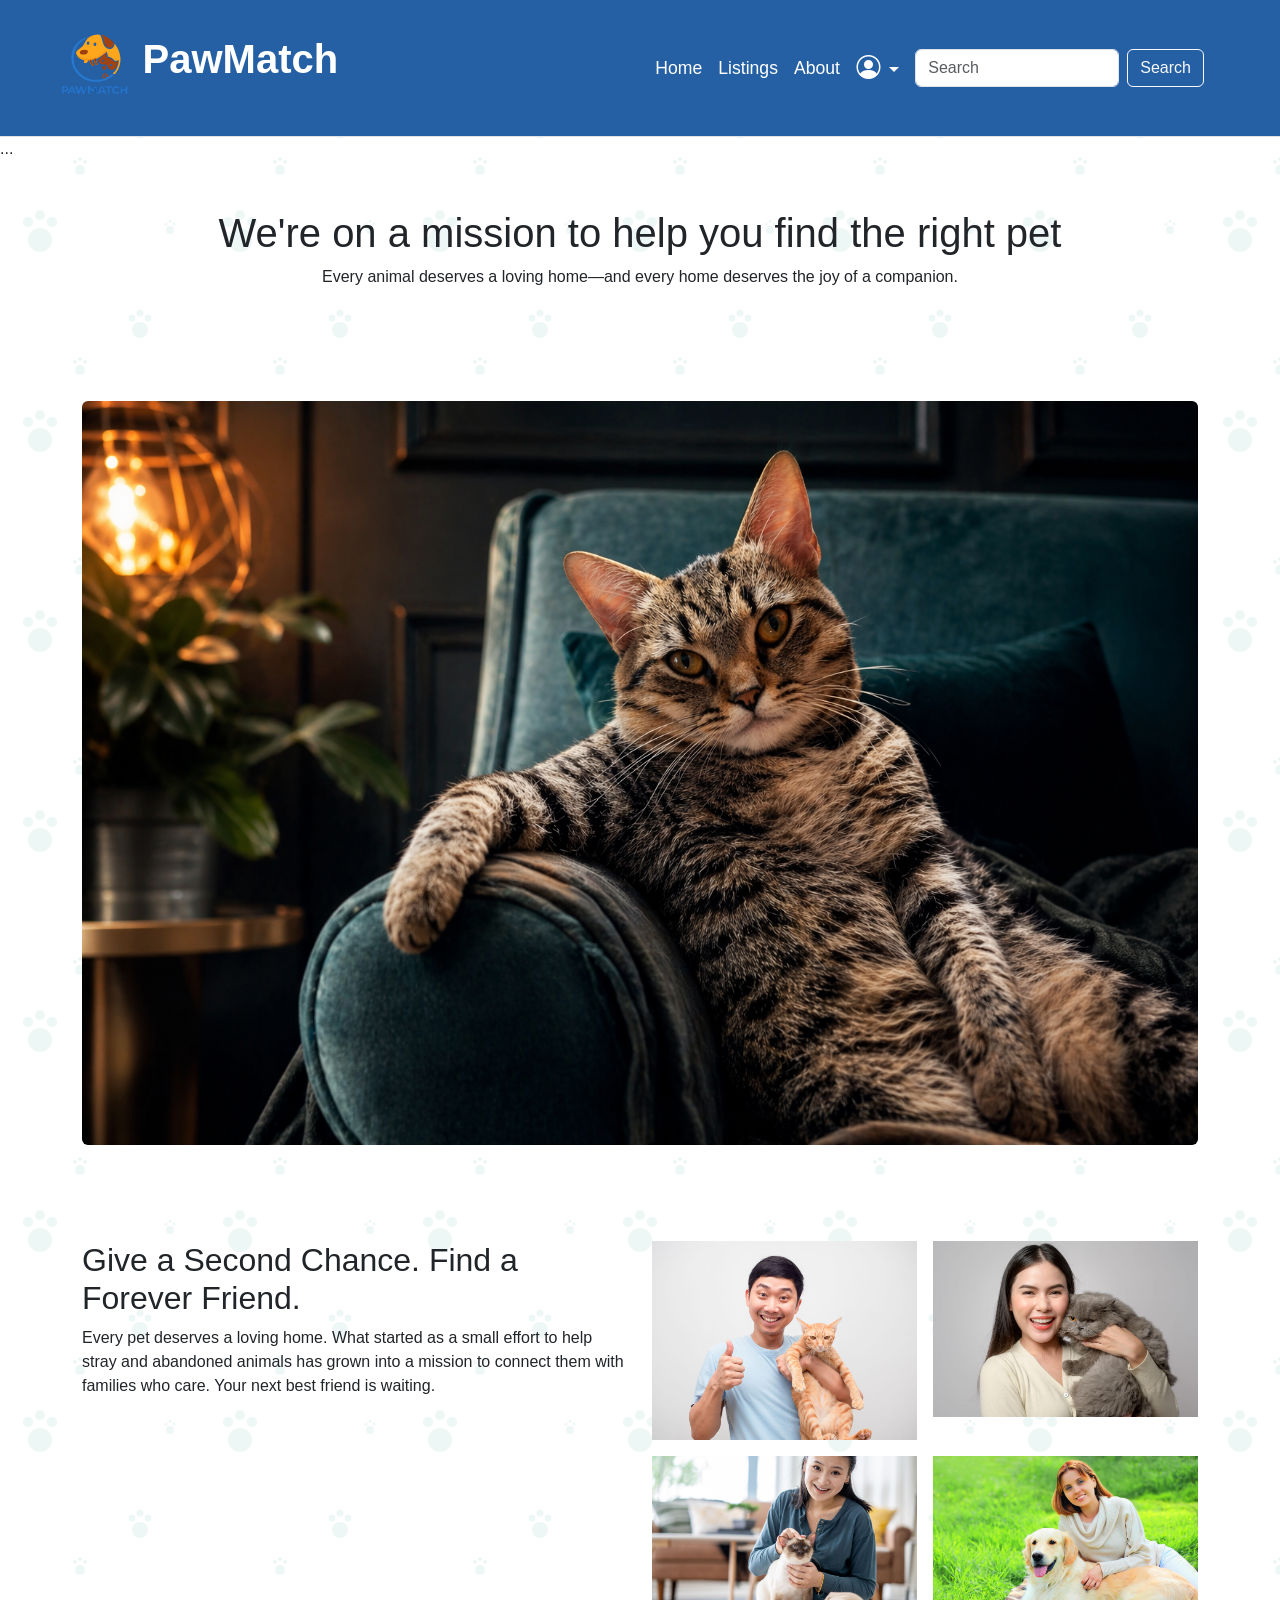
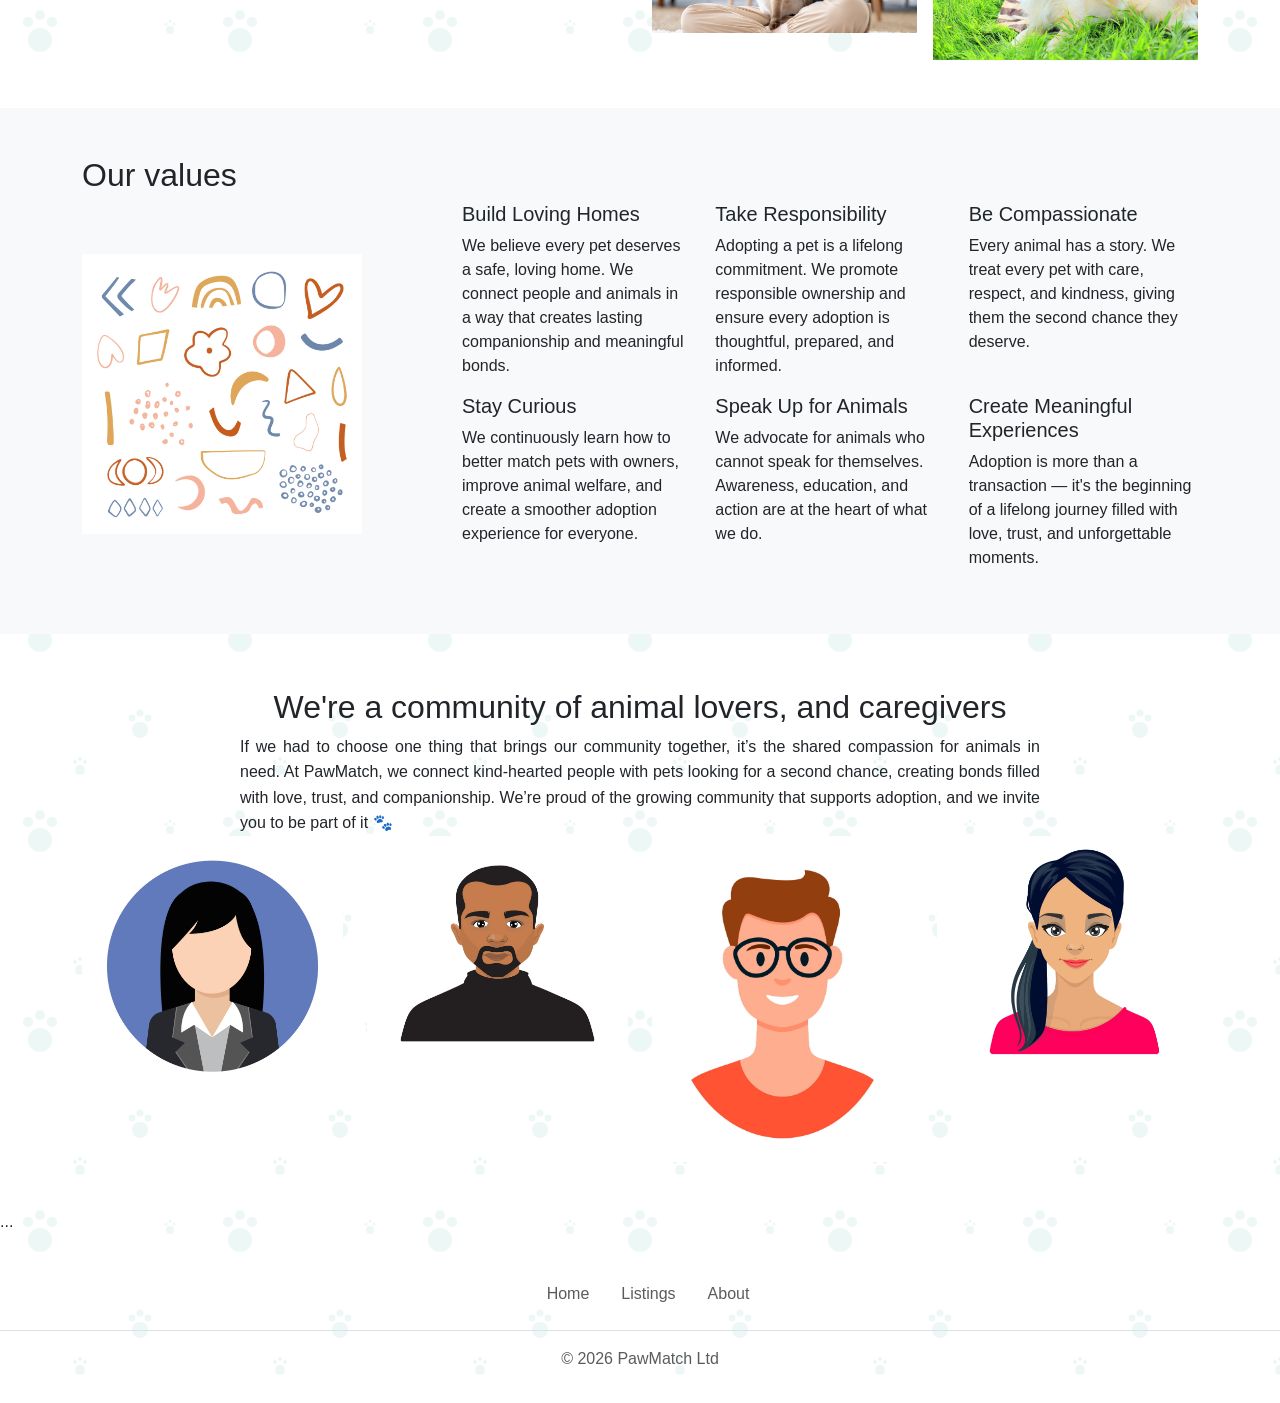
==== about.html @ 1f014c96 "Added about page and adoption form" ====
<!DOCTYPE html>
<html lang="en">

<head>
    <meta charset="UTF-8" />
    <meta name="viewport" content="width=device-width, initial-scale=1.0" />

    <!-- Import Bootstrap 5's utility classes and components via its CDN -->
    <link href="https://cdn.jsdelivr.net/npm/bootstrap@5.3.8/dist/css/bootstrap.min.css" rel="stylesheet"
        integrity="sha384-sRIl4kxILFvY47J16cr9ZwB07vP4J8+LH7qKQnuqkuIAvNWLzeN8tE5YBujZqJLB" crossorigin="anonymous">

    <!-- Import fonts awesome stylesheet -->
    <link rel="preconnect" href="https://fonts.googleapis.com">
    <link rel="preconnect" href="https://fonts.gstatic.com" crossorigin>
    <link
        href="https://fonts.googleapis.com/css2?family=Lato:ital,wght@0,100;0,300;0,400;0,700;0,900;1,100;1,300;1,400;1,700;1,900&display=swap"
        rel="stylesheet">

    <link rel="stylesheet" href="https://cdn.jsdelivr.net/npm/bootstrap-icons@1.11.3/font/bootstrap-icons.css"
        integrity="sha384-tViUnnbYAV00FLIhhi3v/dWt3Jxw4gZQcNoSCxCIFNJVCx7/D55/wXsrNIRANwdD" crossorigin="anonymous">

    <!-- Import custom stylesheet -->
    <link rel="stylesheet" href="./main-styles.css">
    <link rel="stylesheet" href="./about.css">
</head>
<!-- ! Homepage -->

<!-- Navigation bar -->

<body class="custom-bg-section vh-100">
    <nav class="navbar sticky-top navbar-expand-lg navbar-dark custom-bg-nav border-bottom">
        <div class="container-fluid">
            <a class="navbar-brand" href="#">
                <img class="logoimage" src="./imgs/logo.svg" alt="Logo">
                <span class="fw-bold text-white logotext">
                    PawMatch
                </span>
            </a>
            <button class="navbar-toggler" type="button" data-bs-toggle="collapse"
                data-bs-target="#navbarSupportedContent" aria-controls="navbarSupportedContent" aria-expanded="false"
                aria-label="Toggle navigation">
                <span class="navbar-toggler-icon"></span>
            </button>
            <div class="collapse navbar-collapse" id="navbarSupportedContent">
                <ul class="navbar-nav ms-auto mb-2 mb-lg-0 align-items-center">
                    <li class="nav-item">
                        <a class="nav-link active" aria-current="page" href="#">Home</a>
                    </li>
                    <li class="nav-item">
                        <a class="nav-link active" aria-current="page" href="#">Listings</a>
                    </li>
                    <li class="nav-item">
                        <a class="nav-link" aria-current="page" href="#">About</a>
                    </li>
                    <li class="nav-item dropdown">
                        <a class="nav-link dropdown-toggle" href="#" role="button" data-bs-toggle="dropdown"
                            aria-expanded="false">
                            <i class="bi bi-person-circle fs-4"></i>
                        </a>
                        <ul class="dropdown-menu">
                            <li><a class="dropdown-item" href="#">Log in</a></li>
                            <li><a class="dropdown-item" href="#">Signup</a></li>
                            <li><a class="dropdown-item" href="#">Profile</a></li>
                            <li>
                                <hr class="dropdown-divider">
                            </li>
                            <li><a class="dropdown-item" href="#">Sign out</a></li>
                        </ul>
                    </li>
                </ul>
                <form class="d-flex ps-2 pe-5" role="search">
                    <input class="form-control me-2" type="search" placeholder="Search" aria-label="Search">
                    <button class="btn btn-outline-light" type="submit">Search</button>
                </form>
            </div>
    </nav>

    <body class="custom-bg-section">

        <!-- NAVBAR -->
        <nav>...</nav>

        <!-- HERO -->
        <section class="hero-section container text-center py-5">
            <h1 class="hero-title">We're on a mission to help you find the right pet</h1>
            <p class="hero-subtitle">Every animal deserves a loving home—and every home deserves the joy of a companion.
            </p>
        </section>

        <!-- HERO IMAGE -->
        <section class="container py-5">
            <img src="./imgs/sheldon.png" class="img-fluid rounded w-100">
        </section>

        <!-- INTRO TEXT + GRID -->
        <section class="container py-5">
            <div class="row">
                <div class="col-md-6">
                    <h2>Give a Second Chance. Find a Forever Friend.</h2>
                    <p>Every pet deserves a loving home. What started as a small effort to help stray and abandoned
                        animals has grown into a mission to connect them with families who care. Your next best friend
                        is waiting.</p>
                </div>

                <div class="col-md-6">
                    <div class="row g-3">
                        <div class="col-6">
                            <img src="./imgs/cat-gray-fluffy-portrait.jpg" class="img-fluid">
                        </div>
                        <div class="col-6">
                            <img src="./imgs/abstract-playful-shapes-illustration.jpg" class="img-fluid">
                        </div>
                        <div class="col-6">
                            <img src="./imgs/abstract-color-paper-layers.jpg" class="img-fluid">
                        </div>
                        <div class="col-6">
                            <img src="./imgs/abstract-minimal-shape-set.jpg" class="img-fluid">
                        </div>
                    </div>
                </div>
            </div>
        </section>

        <!-- VALUES -->
        <section class="values-section py-5 bg-light">
            <div class="container">
                <h2>Our values</h2>

                <div class="row align-items-center">

                    <!-- IMAGE COLUMN -->
                    <div class="col-lg-4 values-image">
                        <img src="./imgs/cat-siamese-indoor-owner.jpg.jpg" alt="Values illustration">
                    </div>

                    <!-- TEXT GRID  -->
                    <div class="col-lg-8">
                        <div class="row">
                            <div class="col-md-4">
                                <h5>Build Loving Homes</h5>
                                <p>
                                    We believe every pet deserves a safe, loving home. We connect people and animals in
                                    a way
                                    that creates lasting companionship and meaningful bonds.
                                </p>
                            </div>
                            <div class="col-md-4">
                                <h5>Take Responsibility</h5>
                                <p>
                                    Adopting a pet is a lifelong commitment. We promote responsible ownership and ensure
                                    every
                                    adoption is thoughtful, prepared, and informed.
                                </p>
                            </div>
                            <div class="col-md-4">
                                <h5>Be Compassionate</h5>
                                <p>
                                    Every animal has a story. We treat every pet with care, respect, and kindness,
                                    giving them
                                    the second chance they deserve.
                                </p>
                            </div>
                            <div class="col-md-4">
                                <h5>Stay Curious</h5>
                                <p>
                                    We continuously learn how to better match pets with owners, improve animal welfare,
                                    and
                                    create a smoother adoption experience for everyone.
                                </p>
                            </div>
                            <div class="col-md-4">
                                <h5>Speak Up for Animals</h5>
                                <p>
                                    We advocate for animals who cannot speak for themselves. Awareness, education, and
                                    action
                                    are at the heart of what we do.
                                </p>
                            </div>
                            <div class="col-md-4">
                                <h5>Create Meaningful Experiences</h5>
                                <p>
                                    Adoption is more than a transaction — it's the beginning of a lifelong journey
                                    filled with
                                    love, trust, and unforgettable moments.
                                </p>
                            </div>

                        </div>
                    </div>
                </div>
        </section>

        <!-- TEAM -->
        <section class="container py-5 text-center">
            <h2 class="community-text-header">We're a community of animal lovers, and caregivers</h2>
            <p class="community-text">If we had to choose one thing that brings our community together, it’s the shared
                compassion for animals
                in need. At PawMatch, we connect kind-hearted people with pets looking for a second chance, creating
                bonds filled with love, trust, and companionship. We’re proud of the growing community that supports
                adoption, and we invite you to be part of it 🐾</p>
                <div class="row">
                    <div class="col-md-3">
                        <img src="./imgs/lady-two.jpg" class="img-fluid">
                    </div>
                    <div class="col-md-3">
                        <img src="./imgs/men-one.jpg" class="img-fluid">
                    </div>
                    <div class="col-md-3">
                        <img src="./imgs/men-two.jpg" class="img-fluid">
                    </div>
                    <div class="col-md-3">
                        <img src="./imgs/lady-one.jpg" class="img-fluid">
                    </div>
                </div>
        </section>

        <!-- FOOTER -->
        <footer>...</footer>

    </body>


    <footer class="py-3 my-4">
        <ul class="nav justify-content-center border-bottom pb-3 mb-3">
            <li class="nav-item"><a href="#" class="nav-link px-2 text-body-secondary">Home</a></li>
            <li class="nav-item"><a href="#" class="nav-link px-2 text-body-secondary">Listings</a></li>
            <li class="nav-item"><a href="#" class="nav-link px-2 text-body-secondary">About</a></li>
        </ul>
        <p class="text-center text-body-secondary">&copy; 2026 PawMatch Ltd</p>
    </footer>

    <script src="https://cdn.jsdelivr.net/npm/@popperjs/core@2.11.8/dist/umd/popper.min.js"
        integrity="sha384-I7E8VVD/ismYTF4hNIPjVp/Zjvgyol6VFvRkX/vR+Vc4jQkC+hVqc2pM8ODewa9r"
        crossorigin="anonymous"></script>

    <script src="https://cdn.jsdelivr.net/npm/bootstrap@5.3.8/dist/js/bootstrap.min.js"
        integrity="sha384-G/EV+4j2dNv+tEPo3++6LCgdCROaejBqfUeNjuKAiuXbjrxilcCdDz6ZAVfHWe1Y"
        crossorigin="anonymous"></script>
</body>

</html>
---- main-styles.css ----
/* ! Homepage */

* {
    font-family: Helvetica, sans-serif;
    padding: 0;
    margin: 0;
}

/* Navigation bar */

.navbar .nav-link {
    color: #ffffff !important;
    font-size: 1.1rem;
}

.px-2 {
    padding-left: 1.5rem !important;
}

.custom-bg-section {
    background-image: url('./imgs/gemini-svg\ \(4\).svg');
}

.custom-bg-nav {
    background-color: #2660a4;
}

.logoimage {
    height: 6.875rem;
    width: auto !important;
}

.logotext {
    font-weight: light !important;
    font-size: 2.5rem;
    margin-left: -2.5rem;
  }

.nav li:hover {
    background-color: rgba(255, 255, 255, 0.1);
    border-radius: 0;
    transform: scale(1.05);
}

.d-flex {
    margin-right: 1rem;
}

/* Hero section */

.btn-nav {
    background-color: #2660a4;
    border-color: #2660a4;
    color: #ffffff;
}

.btn-nav:hover {
    background-color: #1d4d8a;
    border-color: #1d4d8a;
    color: #ffffff;
}

.btn-nav-light {
    background-color: #2f6bbf;
    border-color: #2f6bbf;
    color: #ffffff;
}

.btn-nav-light:hover {
    background-color: #2660a4;
    border-color: #2660a4;
    color: #ffffff;
}

/* Cards section */

.cards-grid {
    display: grid;
    grid-template-columns: repeat(3, 1fr);
    gap: 1rem;
    text-align: left;
}

.card {
    height: 25rem;
    width: 100%;
}

.card-img-top {
    height: 9.375rem;
    object-fit: cover;
}
---- about.css ----
.values-image img {
    width: 100%;
    max-width: 280px;
    /* controls actual size */
    height: auto;
    /* keeps proportions */
}

.community-text-header {
    text-align: center;
    line-height: 1.6;
    max-width: 800px;
    margin: 0 auto;
}
.community-text {
    text-align: justify;
    line-height: 1.6;
    max-width: 800px;
    margin: 0 auto;
}
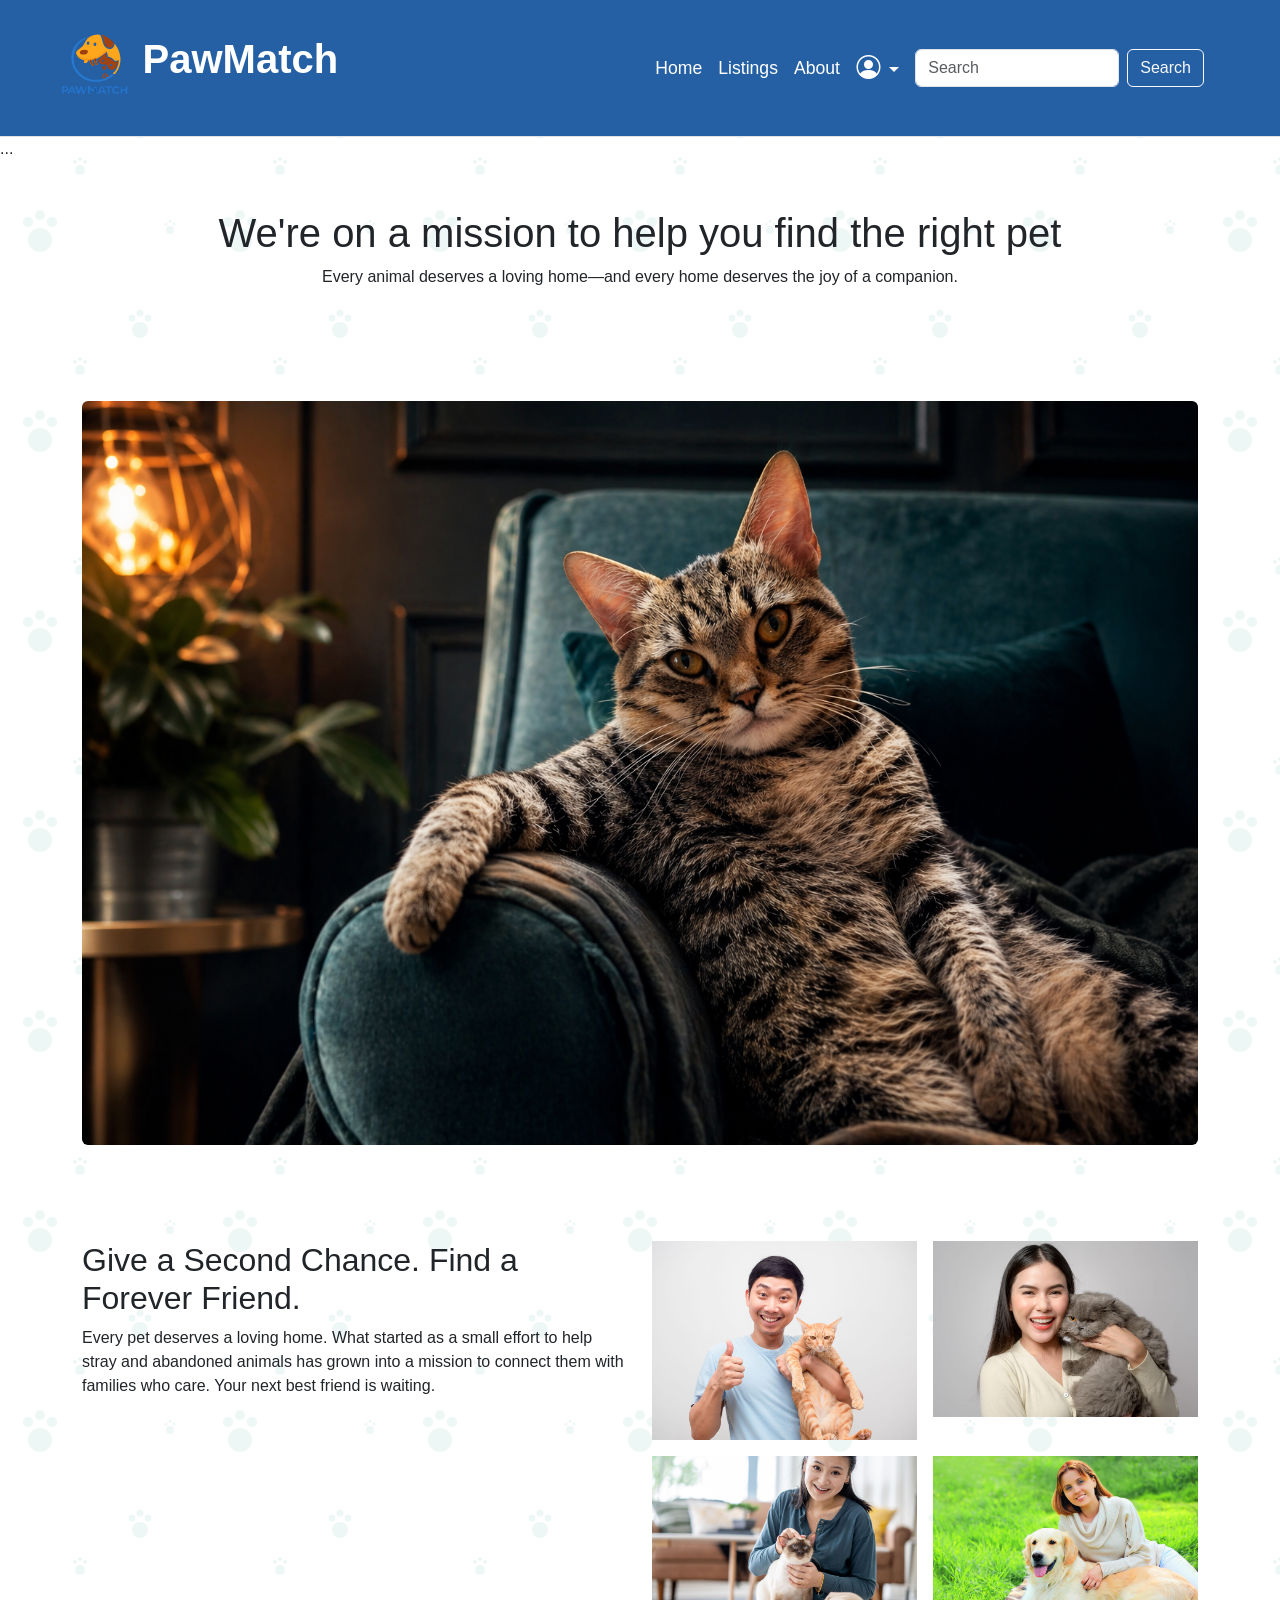
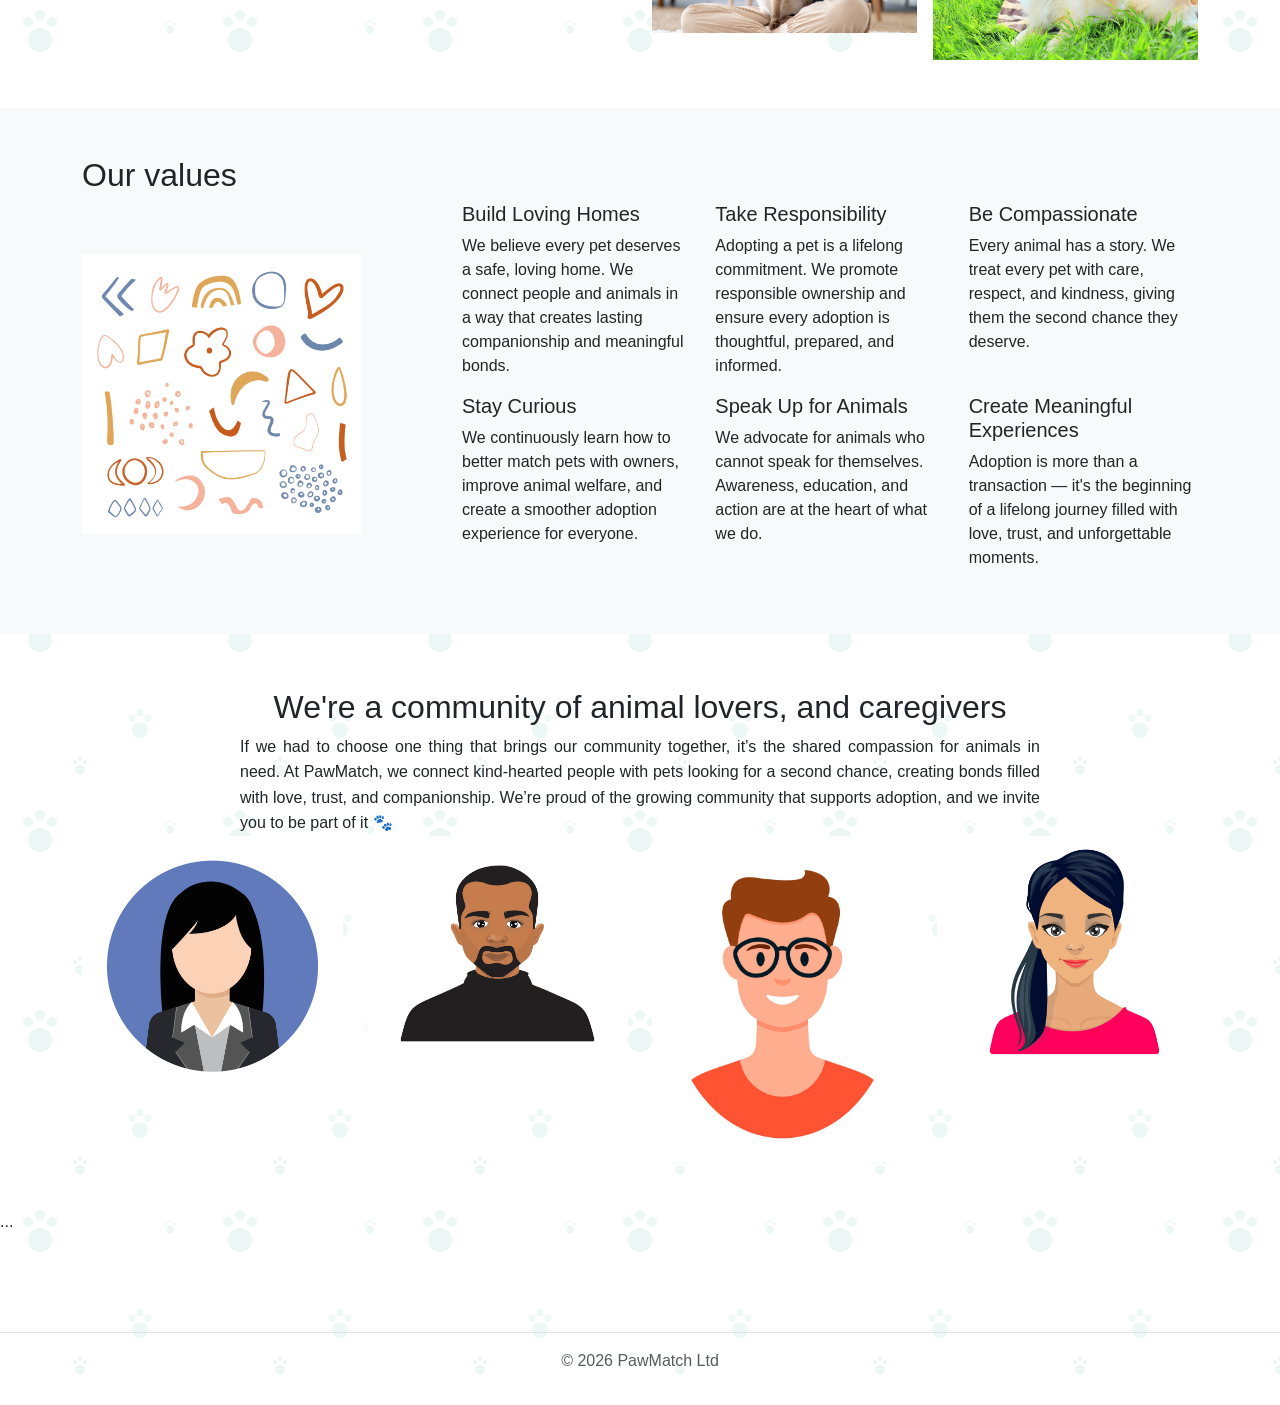
==== commit 2188dd2a: "updated feature-about-and-form" ====
--- a/about.html
+++ b/about.html
@@ -20,7 +20,7 @@
         integrity="sha384-tViUnnbYAV00FLIhhi3v/dWt3Jxw4gZQcNoSCxCIFNJVCx7/D55/wXsrNIRANwdD" crossorigin="anonymous">
 
     <!-- Import custom stylesheet -->
-    <link rel="stylesheet" href="./main-styles.css">
+    <link rel="stylesheet" href="./navbar.css">
     <link rel="stylesheet" href="./about.css">
 </head>
 <!-- ! Homepage -->
--- a/navbar.css
+++ b/navbar.css
@@ -0,0 +1,47 @@
+/* ! Homepage */
+
+* {
+    font-family: Helvetica, sans-serif;
+    padding: 0;
+    margin: 0;
+}
+
+/* Navigation bar */
+
+.nav-link {
+    color: #ffffff !important;
+    font-size: 1.1rem;
+}
+
+.px-2 {
+    padding-left: 1.5rem !important;
+}
+
+.custom-bg-section {
+    background-image: url('./imgs/gemini-svg\ \(4\).svg');
+}
+
+.custom-bg-nav {
+    background-color: #2660a4;
+}
+
+.logoimage {
+    height: 6.875rem;
+    width: auto !important;
+}
+
+.logotext {
+    font-weight: light !important;
+    font-size: 2.5rem;
+    margin-left: -2.5rem;
+  }
+
+.nav li:hover {
+    background-color: rgba(255, 255, 255, 0.1);
+    border-radius: 0;
+    transform: scale(1.05);
+}
+
+.d-flex {
+    margin-right: 1rem;
+}
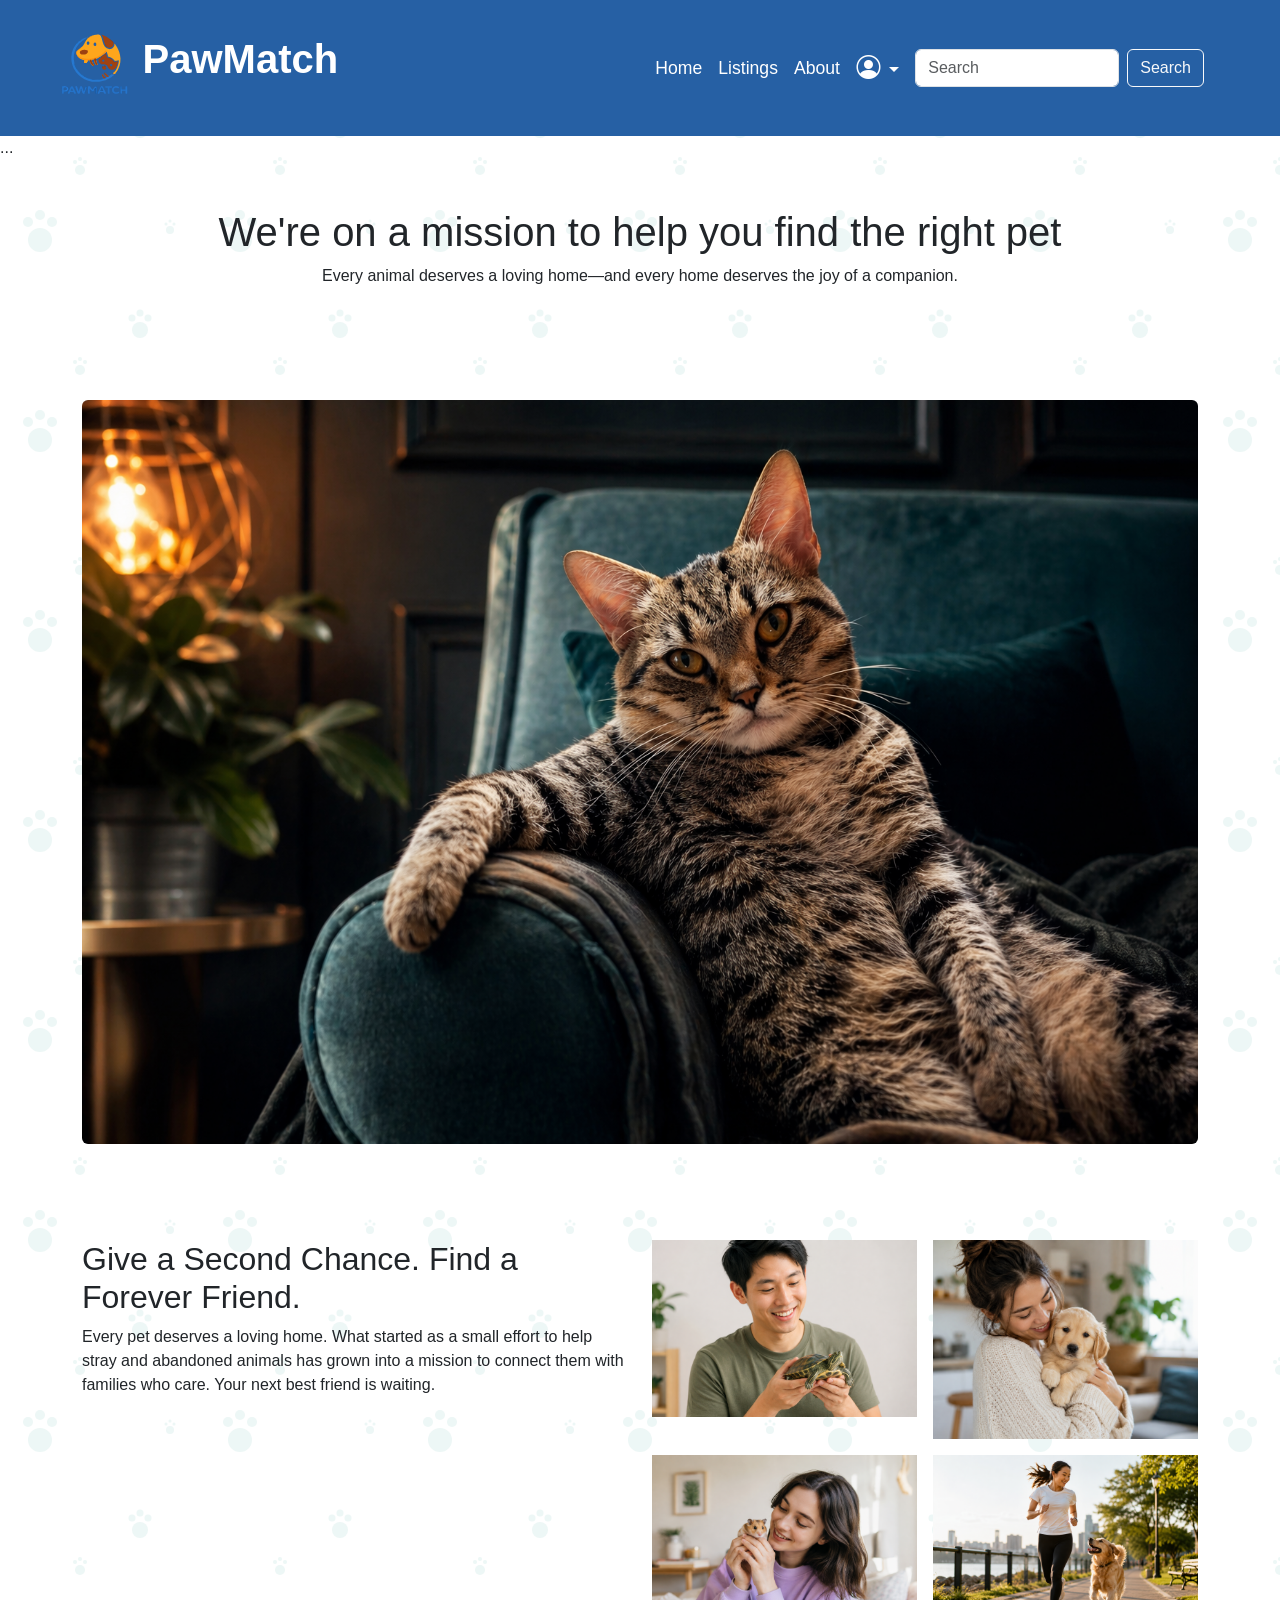
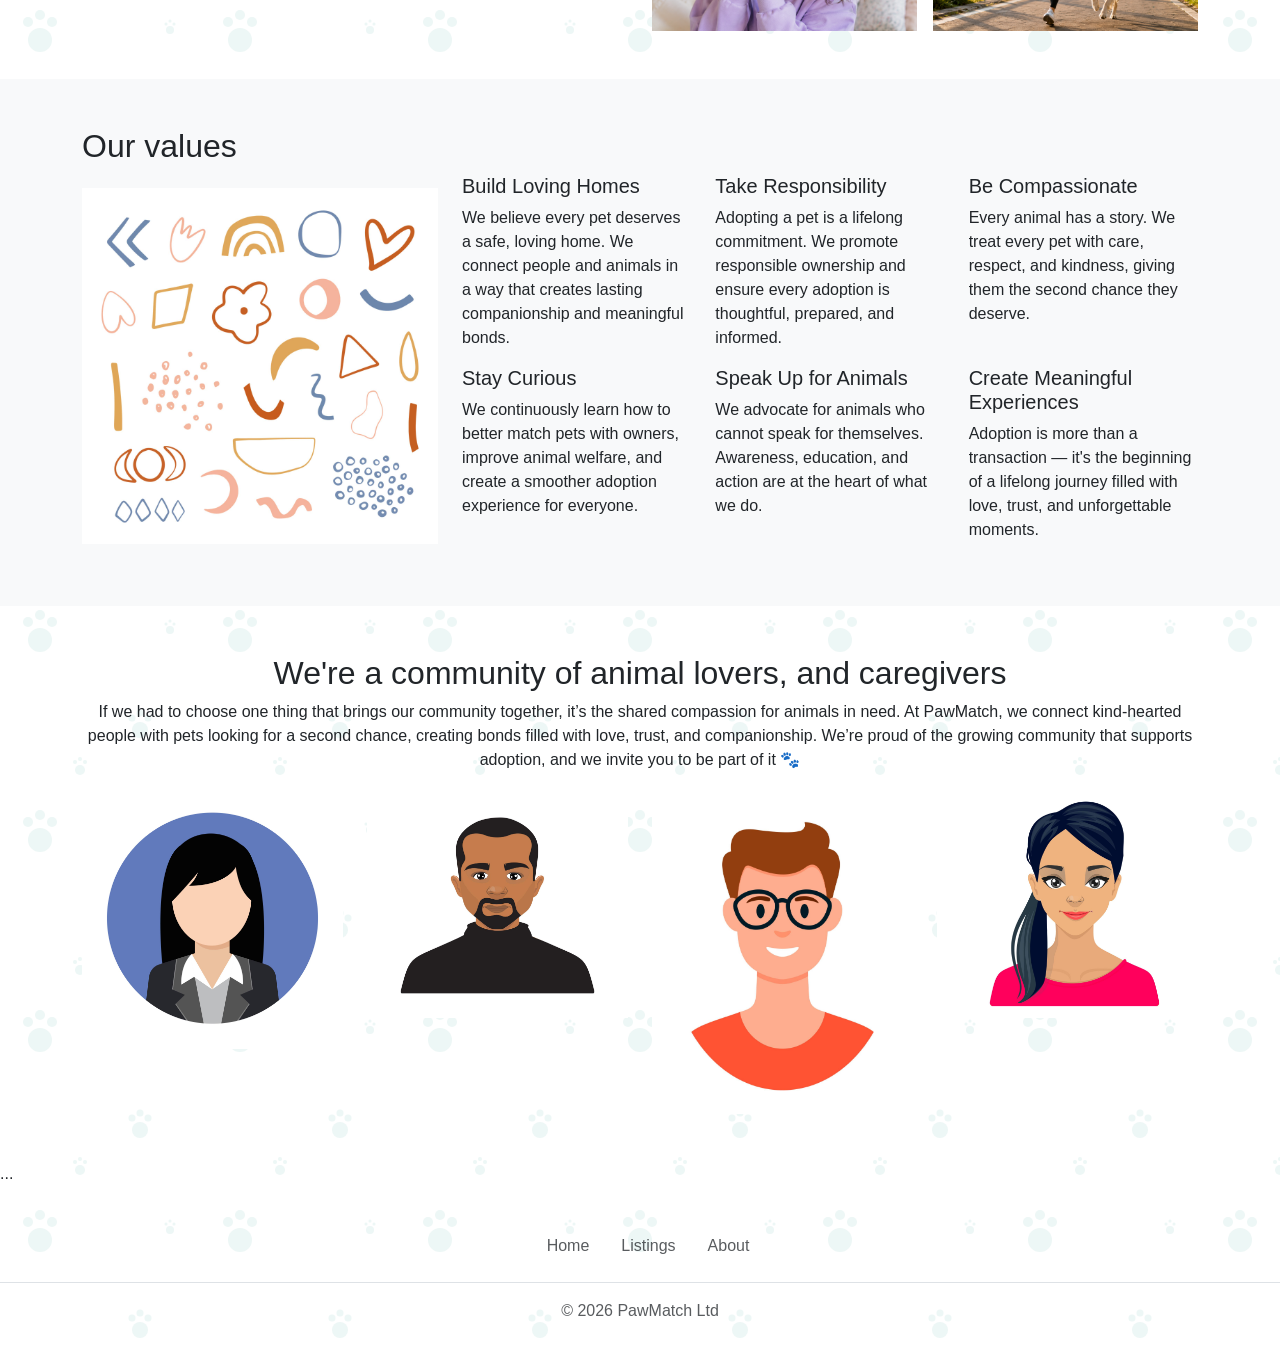
==== commit 7f2d1945: "removed application form, changed images and added interacticity onto navbar as per authflow pages" ====
--- a/about.html
+++ b/about.html
@@ -20,17 +20,16 @@
         integrity="sha384-tViUnnbYAV00FLIhhi3v/dWt3Jxw4gZQcNoSCxCIFNJVCx7/D55/wXsrNIRANwdD" crossorigin="anonymous">
 
     <!-- Import custom stylesheet -->
-    <link rel="stylesheet" href="./navbar.css">
-    <link rel="stylesheet" href="./about.css">
+    <link rel="stylesheet" href="./home.css">
 </head>
 <!-- ! Homepage -->
 
 <!-- Navigation bar -->
 
 <body class="custom-bg-section vh-100">
-    <nav class="navbar sticky-top navbar-expand-lg navbar-dark custom-bg-nav border-bottom">
+    <nav class="navbar sticky-top navbar-expand-lg navbar-dark custom-bg-nav">
         <div class="container-fluid">
-            <a class="navbar-brand" href="#">
+            <a class="navbar-brand" href="index.html">
                 <img class="logoimage" src="./imgs/logo.svg" alt="Logo">
                 <span class="fw-bold text-white logotext">
                     PawMatch
@@ -52,15 +51,22 @@
                     <li class="nav-item">
                         <a class="nav-link" aria-current="page" href="#">About</a>
                     </li>
+                    <li class="nav-item d-none" id="adminNavItem">
+                        <a class="nav-link active" href="admin.html">
+                            Admin
+                        </a>
+                    </li>
+
                     <li class="nav-item dropdown">
                         <a class="nav-link dropdown-toggle" href="#" role="button" data-bs-toggle="dropdown"
                             aria-expanded="false">
-                            <i class="bi bi-person-circle fs-4"></i>
+                            <i class="bi bi-person-circle fs-4"></i><span id="profileContainer"
+                                class="fs-6g px-1 fw-lighter"></span>
                         </a>
                         <ul class="dropdown-menu">
-                            <li><a class="dropdown-item" href="#">Log in</a></li>
-                            <li><a class="dropdown-item" href="#">Signup</a></li>
-                            <li><a class="dropdown-item" href="#">Profile</a></li>
+                            <li><a class="dropdown-item" href="login.html">Log in</a></li>
+                            <li><a class="dropdown-item" href="signup.html">Signup</a></li>
+                            <li><a class="dropdown-item" href="profile.html">Profile</a></li>
                             <li>
                                 <hr class="dropdown-divider">
                             </li>
@@ -105,16 +111,16 @@
                 <div class="col-md-6">
                     <div class="row g-3">
                         <div class="col-6">
-                            <img src="./imgs/cat-gray-fluffy-portrait.jpg" class="img-fluid">
-                        </div>
-                        <div class="col-6">
-                            <img src="./imgs/abstract-playful-shapes-illustration.jpg" class="img-fluid">
-                        </div>
-                        <div class="col-6">
-                            <img src="./imgs/abstract-color-paper-layers.jpg" class="img-fluid">
-                        </div>
-                        <div class="col-6">
-                            <img src="./imgs/abstract-minimal-shape-set.jpg" class="img-fluid">
+                            <img src="./imgs/person_holding_terrapin.png" class="img-fluid">
+                        </div>
+                        <div class="col-6">
+                            <img src="./imgs/person_holding_dog.png" class="img-fluid">
+                        </div>
+                        <div class="col-6">
+                            <img src="./imgs/person_holding_hamster.png" class="img-fluid">
+                        </div>
+                        <div class="col-6">
+                            <img src="./imgs/person_running_with_dog.png" class="img-fluid">
                         </div>
                     </div>
                 </div>
@@ -130,7 +136,8 @@
 
                     <!-- IMAGE COLUMN -->
                     <div class="col-lg-4 values-image">
-                        <img src="./imgs/cat-siamese-indoor-owner.jpg.jpg" alt="Values illustration">
+                        <img src="./imgs/cat-siamese-indoor-owner.jpg.jpg" alt="Values illustration"
+                            style="width:100%; height:auto; display:block;">
                     </div>
 
                     <!-- TEXT GRID  -->
@@ -198,20 +205,20 @@
                 in need. At PawMatch, we connect kind-hearted people with pets looking for a second chance, creating
                 bonds filled with love, trust, and companionship. We’re proud of the growing community that supports
                 adoption, and we invite you to be part of it 🐾</p>
-                <div class="row">
-                    <div class="col-md-3">
-                        <img src="./imgs/lady-two.jpg" class="img-fluid">
-                    </div>
-                    <div class="col-md-3">
-                        <img src="./imgs/men-one.jpg" class="img-fluid">
-                    </div>
-                    <div class="col-md-3">
-                        <img src="./imgs/men-two.jpg" class="img-fluid">
-                    </div>
-                    <div class="col-md-3">
-                        <img src="./imgs/lady-one.jpg" class="img-fluid">
-                    </div>
-                </div>
+            <div class="row">
+                <div class="col-md-3">
+                    <img src="./imgs/lady-two.jpg" class="img-fluid">
+                </div>
+                <div class="col-md-3">
+                    <img src="./imgs/men-one.jpg" class="img-fluid">
+                </div>
+                <div class="col-md-3">
+                    <img src="./imgs/men-two.jpg" class="img-fluid">
+                </div>
+                <div class="col-md-3">
+                    <img src="./imgs/lady-one.jpg" class="img-fluid">
+                </div>
+            </div>
         </section>
 
         <!-- FOOTER -->
@@ -220,15 +227,17 @@
     </body>
 
 
+
     <footer class="py-3 my-4">
         <ul class="nav justify-content-center border-bottom pb-3 mb-3">
-            <li class="nav-item"><a href="#" class="nav-link px-2 text-body-secondary">Home</a></li>
-            <li class="nav-item"><a href="#" class="nav-link px-2 text-body-secondary">Listings</a></li>
-            <li class="nav-item"><a href="#" class="nav-link px-2 text-body-secondary">About</a></li>
+            <li class="nav-item"><a href="index.html" class="nav-link px-2 text-body-secondary">Home</a></li>
+            <li class="nav-item"><a href="listings.html" class="nav-link px-2 text-body-secondary">Listings</a></li>
+            <li class="nav-item"><a href="about.html" class="nav-link px-2 text-body-secondary">About</a></li>
         </ul>
         <p class="text-center text-body-secondary">&copy; 2026 PawMatch Ltd</p>
     </footer>
 
+    <!-- Internal Custom Script -->
     <script src="https://cdn.jsdelivr.net/npm/@popperjs/core@2.11.8/dist/umd/popper.min.js"
         integrity="sha384-I7E8VVD/ismYTF4hNIPjVp/Zjvgyol6VFvRkX/vR+Vc4jQkC+hVqc2pM8ODewa9r"
         crossorigin="anonymous"></script>
@@ -236,6 +245,18 @@
     <script src="https://cdn.jsdelivr.net/npm/bootstrap@5.3.8/dist/js/bootstrap.min.js"
         integrity="sha384-G/EV+4j2dNv+tEPo3++6LCgdCROaejBqfUeNjuKAiuXbjrxilcCdDz6ZAVfHWe1Y"
         crossorigin="anonymous"></script>
+
+    <script src="./script/components/Spinner.js"></script>
+    <script src="script/const.js"></script>
+    <script src="script/auth.js"></script>
+    <script src="script/loader.js"></script>
+    <script src="./script/data.js"></script>
+    <script src="./script/homelisting.js"></script>
+
+    <script src="script/boostrap-ftns.js"></script>
+    <script src="script/form-validate.js"></script>
+    <script src="script/profile-applicationlistings.js"></script>
+
 </body>
 
 </html>
--- a/home.css
+++ b/home.css
@@ -0,0 +1,540 @@
+/* ! Homepage */
+
+* {
+    font-family: Helvetica, sans-serif;
+    padding: 0;
+    margin: 0;
+}
+
+/* Navigation bar */
+
+.navbar .nav-link {
+    color: #ffffff !important;
+    font-size: 1.1rem;
+}
+
+.px-2 {
+    padding-left: 1.5rem !important;
+}
+
+.custom-bg-section {
+    background-image: url('./imgs/gemini-svg\ \(4\).svg');
+}
+
+.custom-bg-nav {
+    background-color: #2660a4;
+}
+
+.logoimage {
+    height: 6.875rem;
+    width: auto !important;
+}
+
+.logotext {
+    font-weight: light !important;
+    font-size: 2.5rem;
+    margin-left: -2.5rem;
+  }
+
+.nav li:hover {
+    background-color: rgba(255, 255, 255, 0.1);
+    border-radius: 0;
+    transform: scale(1.05);
+}
+
+.d-flex {
+    margin-right: 1rem;
+}
+
+/* Hero section */
+
+.btn-nav {
+    background-color: #2660a4;
+    border-color: #2660a4;
+    color: #ffffff;
+}
+
+.btn-nav:hover {
+    background-color: #1d4d8a;
+    border-color: #1d4d8a;
+    color: #ffffff;
+}
+
+.btn-nav-light {
+    background-color: #2f6bbf;
+    border-color: #2f6bbf;
+    color: #ffffff;
+}
+
+.btn-nav-light:hover {
+    background-color: #2660a4;
+    border-color: #2660a4;
+    color: #ffffff;
+}
+
+/* Cards section */
+
+.cards-grid {
+    display: grid;
+    grid-template-columns: repeat(3, 1fr);
+    gap: 1rem;
+    text-align: left;
+}
+
+.card {
+    height: 25rem;
+    width: 100%;
+}
+
+.card-img-top {
+    height: 9.375rem;
+    object-fit: cover;
+}
+
+/* Start Profile styles */
+
+.profile-container {
+    margin-top: 2rem;
+    padding: 0;
+}
+
+.page-heading,
+.section-heading {
+    display: flex;
+    align-items: center;
+    justify-content: space-between;
+    gap: 1rem;
+}
+
+.page-heading {
+    margin-bottom: 1rem;
+}
+
+.page-heading h1,
+.section-heading h2,
+.user-info h2 {
+    margin: 0;
+    font-weight: 700;
+}
+
+.page-heading h1 {
+    font-size: 1.75rem;
+}
+
+.eyebrow {
+    margin: 0 0 0.2rem;
+    color: var(--primary-color);
+    font-size: 0.75rem;
+    font-weight: 700;
+    letter-spacing: 0;
+    text-transform: uppercase;
+}
+
+.profile-header {
+    display: flex;
+    align-items: center;
+    gap: 1.5rem;
+    padding: 1.5rem;
+    border: 1px solid var(--border-color);
+    border-left: 0.4rem solid var(--primary-color);
+    border-radius: 0.5rem;
+    background: var(--secondary-color);
+}
+
+.avatar {
+    width: 7rem;
+    height: 7rem;
+    flex: 0 0 auto;
+    border: 0.3rem solid var(--surface-color);
+    border-radius: 50%;
+    object-fit: cover;
+    box-shadow: 0 0.25rem 0.7rem rgba(38, 96, 164, 0.18);
+}
+
+.user-info h2 {
+    margin-bottom: 0.65rem;
+    font-size: 1.5rem;
+}
+
+.user-contact {
+    display: flex;
+    flex-wrap: wrap;
+    gap: 0.65rem 1.25rem;
+}
+
+.user-contact > span {
+    display: inline-flex;
+    align-items: center;
+    gap: 0.4rem;
+    color: var(--muted-color);
+}
+
+.user-contact i {
+    color: var(--primary-color);
+}
+
+.applications-section {
+    margin-top: 1.5rem;
+    padding: 1.5rem;
+    border: 1px solid var(--border-color);
+    border-radius: 0.5rem;
+    background: var(--surface-color);
+    box-shadow: 0 0.5rem 1.5rem rgba(38, 96, 164, 0.08);
+}
+
+.section-heading {
+    margin-bottom: 1.25rem;
+    padding-bottom: 1rem;
+    border-bottom: 2px solid var(--secondary-color);
+}
+
+.section-heading h2 {
+    font-size: 1.35rem;
+}
+
+.application-count {
+    border-radius: 999px;
+    padding: 0.35rem 0.7rem;
+    background: var(--secondary-color);
+    color: var(--primary-dark);
+    font-size: 0.85rem;
+}
+
+.application-list {
+    display: grid;
+    gap: 1rem;
+}
+
+.application-card {
+    display: grid;
+    grid-template-columns: minmax(13rem, 1fr) minmax(18rem, 3fr) minmax(15rem, 1fr);
+    align-items: center;
+    gap: 1.25rem;
+    padding: 1rem;
+    border: 1px solid var(--border-color);
+    border-radius: 0.5rem;
+    background: #f8fbff;
+    transition: border-color 160ms ease, box-shadow 160ms ease, transform 160ms ease;
+}
+
+.application-card:hover {
+    border-color: var(--primary-color);
+    box-shadow: 0 0.4rem 1rem rgba(38, 96, 164, 0.12);
+    transform: translateY(-2px);
+}
+
+.pet-summary {
+    display: flex;
+    align-items: center;
+    gap: 0.9rem;
+    min-width: 0;
+}
+
+.pet-summary img {
+    width: 5.5rem;
+    height: 5.5rem;
+    flex: 0 0 auto;
+    border-radius: 0.45rem;
+    object-fit: cover;
+}
+
+.pet-summary h3 {
+    margin: 0.15rem 0;
+    font-size: 1.1rem;
+}
+
+.pet-summary p {
+    margin: 0;
+    color: var(--muted-color);
+    font-size: 0.85rem;
+}
+
+.application-id {
+    color: var(--primary-color) !important;
+    font-weight: 700;
+}
+
+.application-meta {
+    display: grid;
+    grid-template-columns: 0.7fr 1fr 1.6fr;
+    gap: 1rem;
+    margin: 0;
+}
+
+.application-meta div {
+    min-width: 0;
+}
+
+.application-meta dt {
+    margin-bottom: 0.2rem;
+    color: var(--muted-color);
+    font-size: 0.73rem;
+    text-transform: uppercase;
+}
+
+.application-meta dd {
+    margin: 0;
+    font-size: 0.88rem;
+    line-height: 1.4;
+}
+
+.application-update {
+    padding-left: 1rem;
+    border-left: 2px solid var(--secondary-color);
+}
+
+.application-update p {
+    margin: 0.65rem 0 0;
+    color: var(--muted-color);
+    font-size: 0.82rem;
+    line-height: 1.45;
+}
+
+.application-update strong {
+    display: block;
+    margin-bottom: 0.15rem;
+    color: var(--text-color);
+}
+
+.status {
+    display: inline-flex;
+    align-items: center;
+    gap: 0.35rem;
+    border-radius: 999px;
+    padding: 0.35rem 0.65rem;
+    font-size: 0.75rem;
+    font-weight: 700;
+}
+
+.status-approved {
+    background: var(--approved-bg);
+    color: var(--approved-text);
+}
+
+.status-review {
+    background: var(--review-bg);
+    color: var(--review-text);
+}
+
+.status-declined {
+    background: var(--declined-bg);
+    color: var(--declined-text);
+}
+
+.status {
+    display: inline-flex;
+    align-items: center;
+    justify-content: center;
+    gap: 0.35rem;
+    width: fit-content;
+    border-radius: 999px;
+    padding: 0.45rem 0.75rem;
+    font-size: 0.85rem;
+    font-weight: 700;
+    line-height: 1;
+    white-space: nowrap;
+}
+
+.status-approved {
+    background-color: #d8f3e3 !important;
+    color: #17653a !important;
+    border: 1px solid #a9ddb9;
+}
+
+.status-approved i {
+    color: #17653a !important;
+}
+
+.status-review {
+    background-color: #fff0c9 !important;
+    color: #7a5700 !important;
+    border: 1px solid #f2d68a;
+}
+
+.status-review i {
+    color: #7a5700 !important;
+}
+
+.status-declined {
+    background-color: #ffe0e0 !important;
+    color: #b00020 !important;
+    border: 1px solid #f5b5b5;
+}
+
+.status-declined i {
+    color: #b00020 !important;
+}
+
+/* Edit Profile Page */
+.edit-profile-form {
+    margin-top: 1.5rem;
+    padding: 1.5rem;
+    border: 1px solid var(--border-color);
+    border-left: 0.4rem solid var(--primary-color);
+    border-radius: 0.5rem;
+    background: white;
+    box-shadow: 0 0.5rem 1.5rem rgba(38, 96, 164, 0.08);
+}
+
+.edit-form-heading {
+    margin-bottom: 1.25rem;
+}
+
+.edit-form-heading h2 {
+    margin: 0;
+    font-size: 1.35rem;
+    font-weight: 700;
+}
+
+.edit-form-grid {
+    display: grid;
+    grid-template-columns: repeat(2, 1fr);
+    gap: 1rem;
+}
+
+.edit-form-grid label {
+    display: flex;
+    flex-direction: column;
+    gap: 0.4rem;
+    font-weight: 700;
+    color: var(--text-color);
+}
+
+.edit-form-grid input,
+.edit-form-grid select {
+    width: 100%;
+    padding: 0.65rem 0.75rem;
+    border: 1px solid var(--border-color);
+    border-radius: 0.4rem;
+    background: #f8fbff;
+    color: var(--text-color);
+}
+
+.edit-form-grid input:focus,
+.edit-form-grid select:focus {
+    border-color: var(--primary-color);
+    outline: 0.15rem solid rgba(38, 96, 164, 0.15);
+}
+
+.edit-wide-field {
+    grid-column: 1 / -1;
+}
+
+.edit-form-actions {
+    display: flex;
+    align-items: center;
+    justify-content: space-between;
+    gap: 1rem;
+    margin-top: 1.25rem;
+}
+
+.edit-form-actions p {
+    margin: 0;
+    color: var(--muted-color);
+    font-size: 0.9rem;
+}
+
+.edit-form-actions button {
+    border: none;
+    border-radius: 0.45rem;
+    padding: 0.65rem 1rem;
+    background: var(--primary-color);
+    color: white;
+    font-weight: 700;
+}
+
+.edit-form-actions button:hover {
+    background: #194a82;
+}
+
+@media (max-width: 767px) {
+    .edit-form-grid {
+        grid-template-columns: 1fr;
+    }
+
+    .edit-wide-field {
+        grid-column: auto;
+    }
+
+    .edit-form-actions {
+        align-items: stretch;
+        flex-direction: column;
+    }
+}
+
+@media (max-width: 991px) {
+    .profile-container {
+        padding: 0 1rem;
+    }
+
+    .application-card {
+        grid-template-columns: 1fr 1.4fr;
+    }
+
+    .application-update {
+        grid-column: 1 / -1;
+        padding-top: 1rem;
+        padding-left: 0;
+        border-top: 2px solid var(--secondary-color);
+        border-left: 0;
+    }
+}
+
+@media (max-width: 767px) {
+    .profile-container {
+        margin-top: 1.25rem;
+    }
+
+    .page-heading,
+    .section-heading,
+    .profile-header {
+        align-items: flex-start;
+    }
+
+    .profile-header {
+        flex-direction: column;
+    }
+
+    .user-contact {
+        flex-direction: column;
+        gap: 0.5rem;
+    }
+
+    .applications-section {
+        padding: 1rem;
+    }
+
+    .application-card,
+    .application-meta {
+        grid-template-columns: 1fr;
+    }
+
+    .application-meta {
+        padding: 1rem 0;
+        border-top: 2px solid var(--secondary-color);
+        border-bottom: 2px solid var(--secondary-color);
+    }
+}
+
+@media (max-width: 480px) {
+    .page-heading {
+        align-items: stretch;
+        flex-direction: column;
+    }
+
+    .edit-profile-button {
+        justify-content: center;
+    }
+
+    .avatar {
+        width: 5.5rem;
+        height: 5.5rem;
+    }
+
+    .section-heading {
+        align-items: flex-start;
+        flex-direction: column;
+    }
+}
+
+/* End Profile styles */
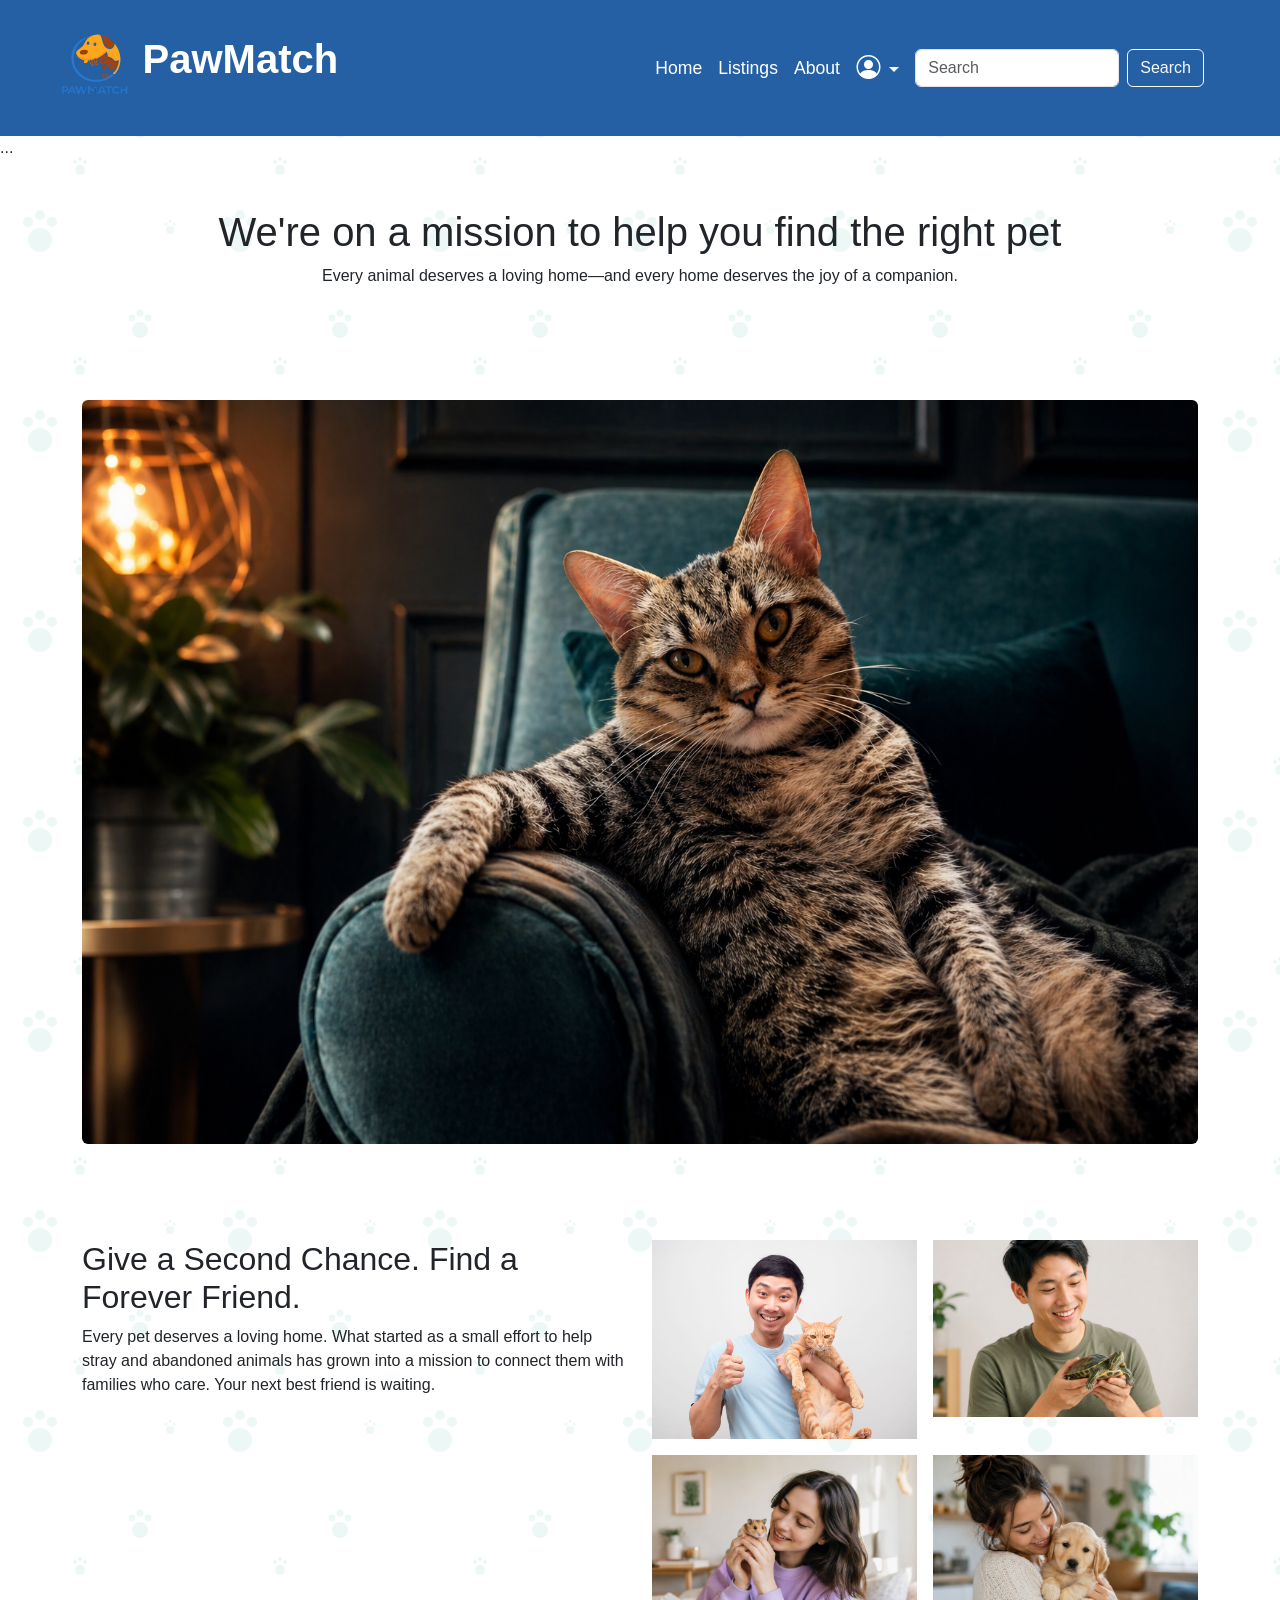
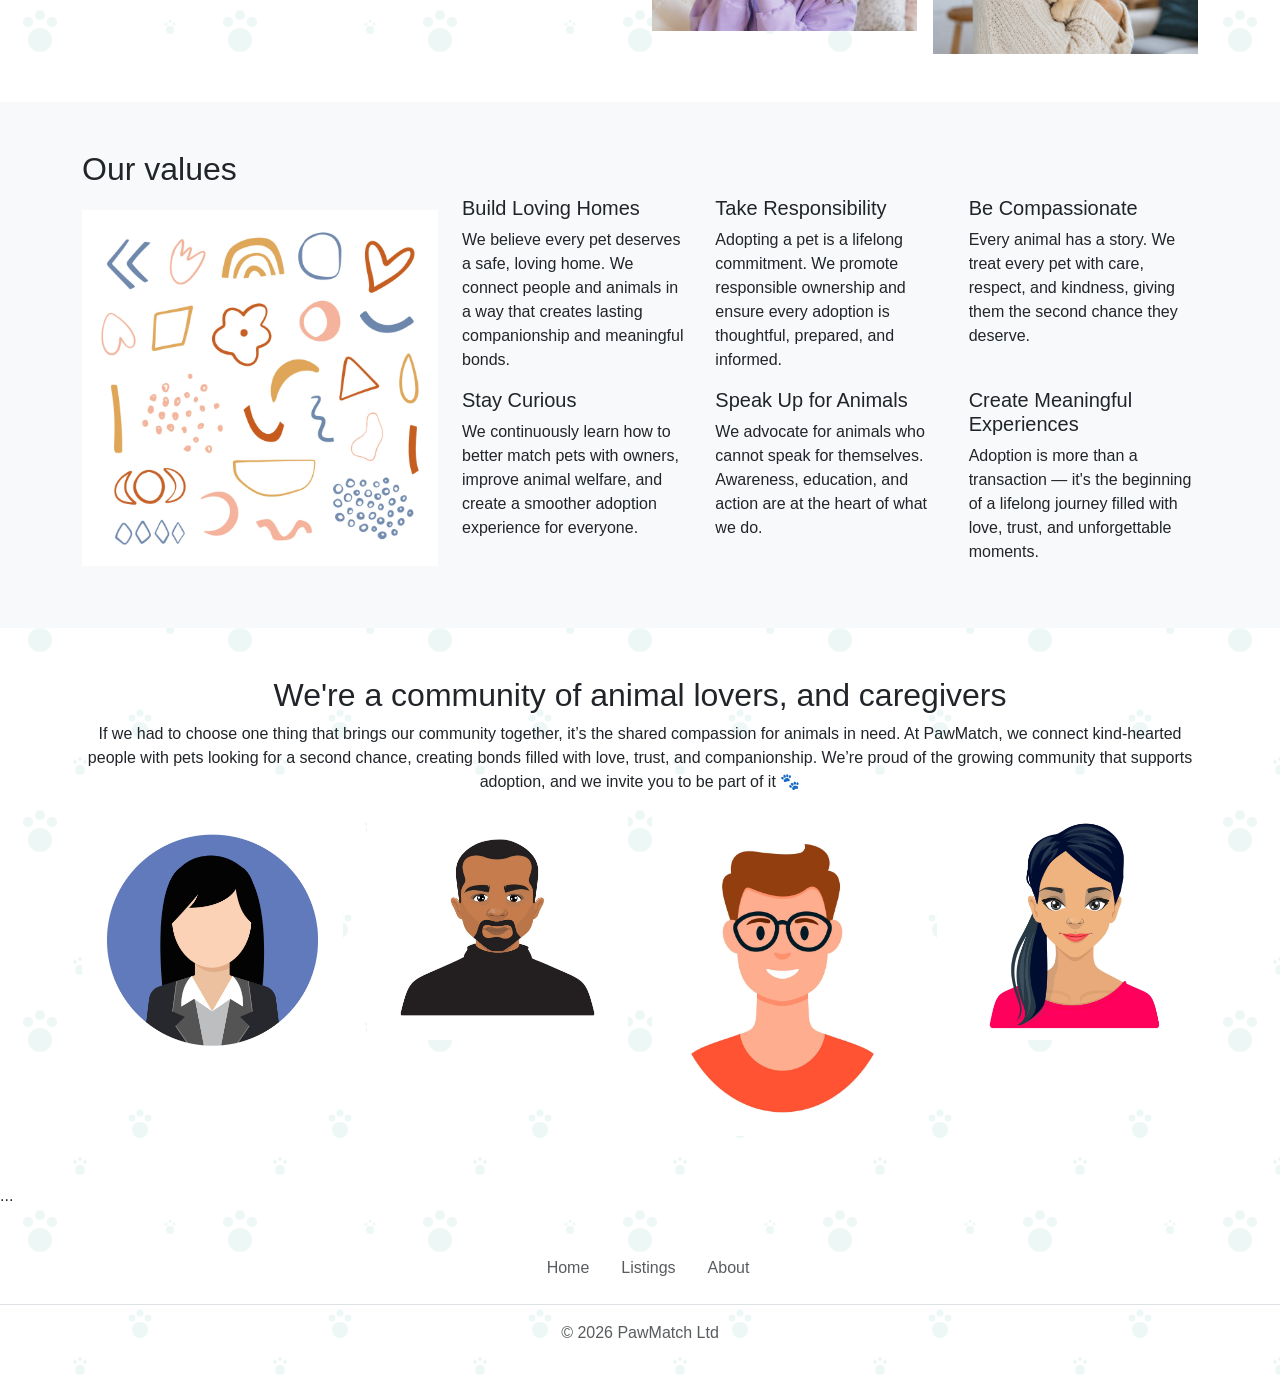
==== commit f2a2865b: "fixed href links to pages, added about page" ====
--- a/about.html
+++ b/about.html
@@ -43,13 +43,13 @@
             <div class="collapse navbar-collapse" id="navbarSupportedContent">
                 <ul class="navbar-nav ms-auto mb-2 mb-lg-0 align-items-center">
                     <li class="nav-item">
-                        <a class="nav-link active" aria-current="page" href="#">Home</a>
+                        <a class="nav-link active" aria-current="page" href="index.html">Home</a>
                     </li>
                     <li class="nav-item">
-                        <a class="nav-link active" aria-current="page" href="#">Listings</a>
+                        <a class="nav-link active" aria-current="page" href="index.html">Listings</a>
                     </li>
                     <li class="nav-item">
-                        <a class="nav-link" aria-current="page" href="#">About</a>
+                        <a class="nav-link" aria-current="page" href="about.html">About</a>
                     </li>
                     <li class="nav-item d-none" id="adminNavItem">
                         <a class="nav-link active" href="admin.html">
@@ -111,16 +111,16 @@
                 <div class="col-md-6">
                     <div class="row g-3">
                         <div class="col-6">
-                            <img src="./imgs/person_holding_terrapin.png" class="img-fluid">
-                        </div>
-                        <div class="col-6">
-                            <img src="./imgs/person_holding_dog.png" class="img-fluid">
-                        </div>
-                        <div class="col-6">
-                            <img src="./imgs/person_holding_hamster.png" class="img-fluid">
-                        </div>
-                        <div class="col-6">
-                            <img src="./imgs/person_running_with_dog.png" class="img-fluid">
+                            <img src="./imgs/menholdingcat.jpg" class="img-fluid">
+                        </div>
+                        <div class="col-6">
+                            <img src="./imgs//manholdingterrapin.png" class="img-fluid">
+                        </div>
+                        <div class="col-6">
+                            <img src="./imgs//womanholdinghamster.png" class="img-fluid">
+                        </div>
+                        <div class="col-6">
+                            <img src="./imgs//womanholdingdog.png" class="img-fluid">
                         </div>
                     </div>
                 </div>
